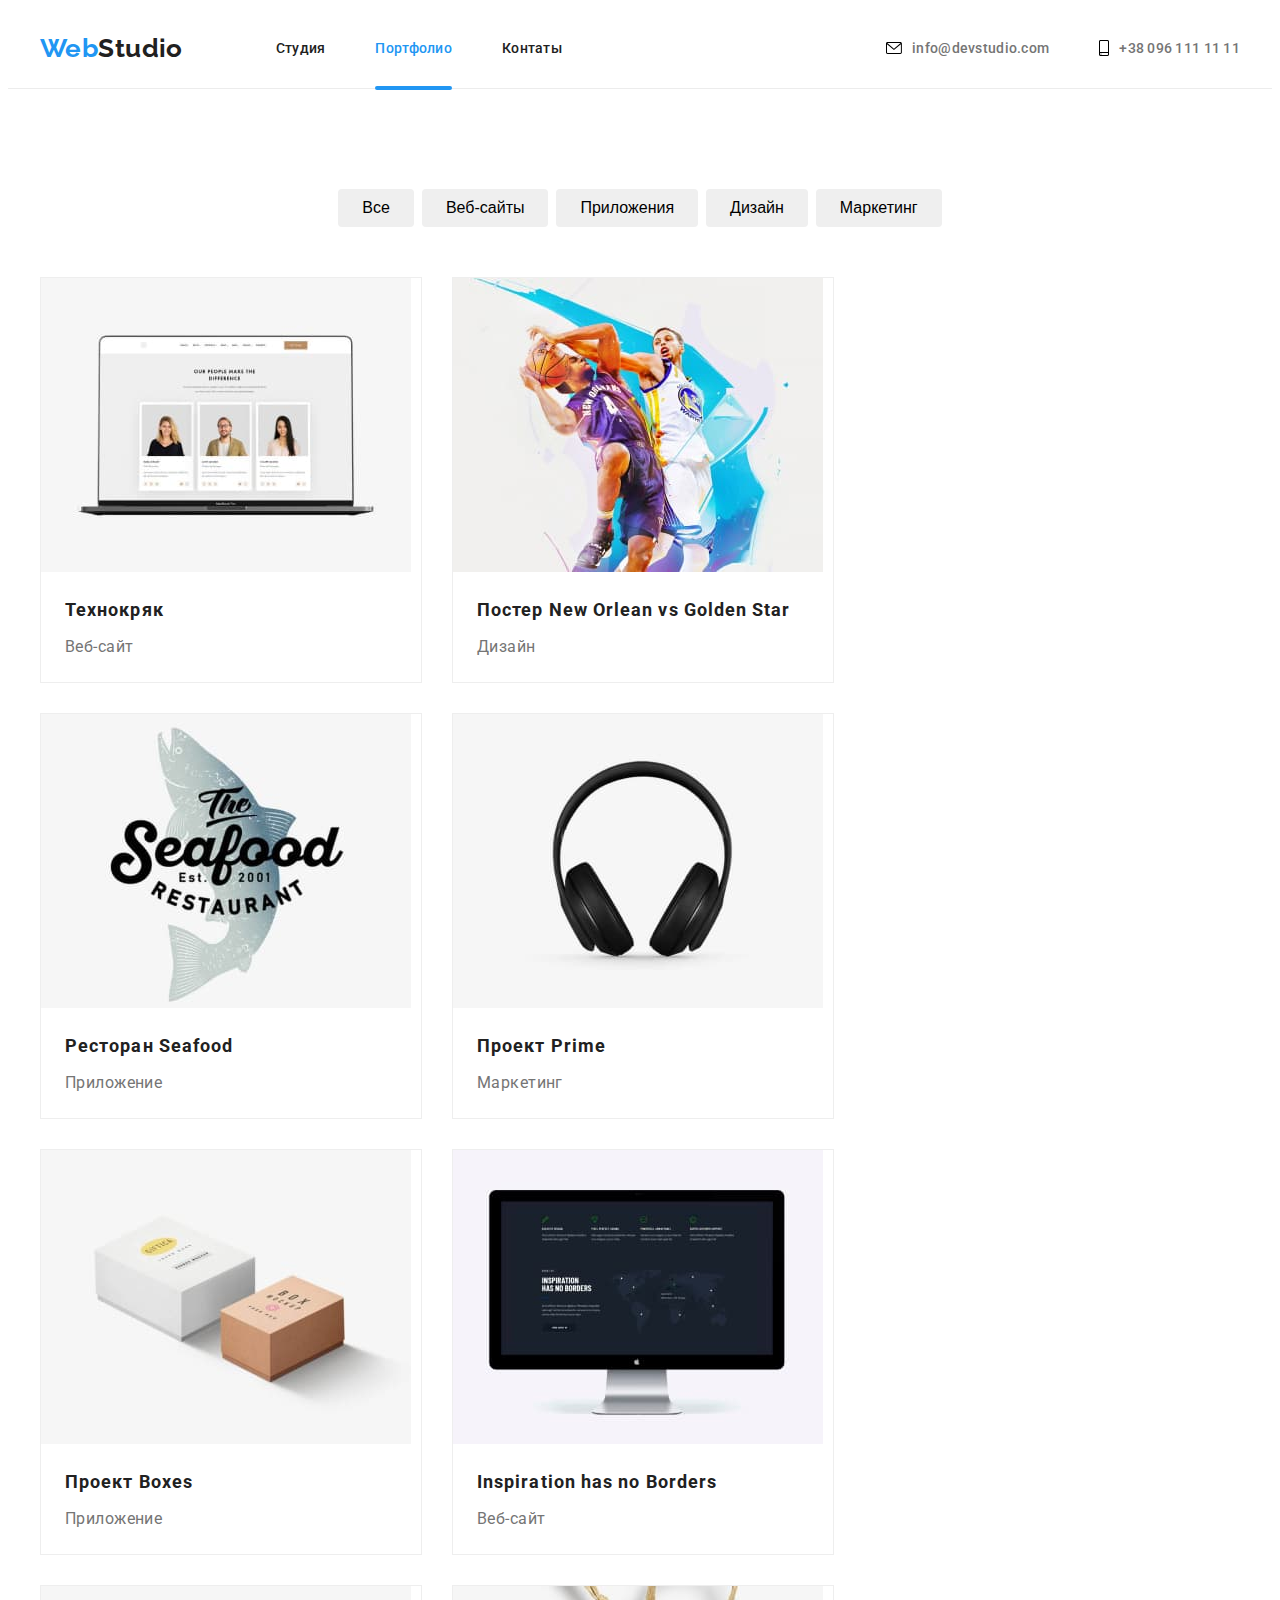
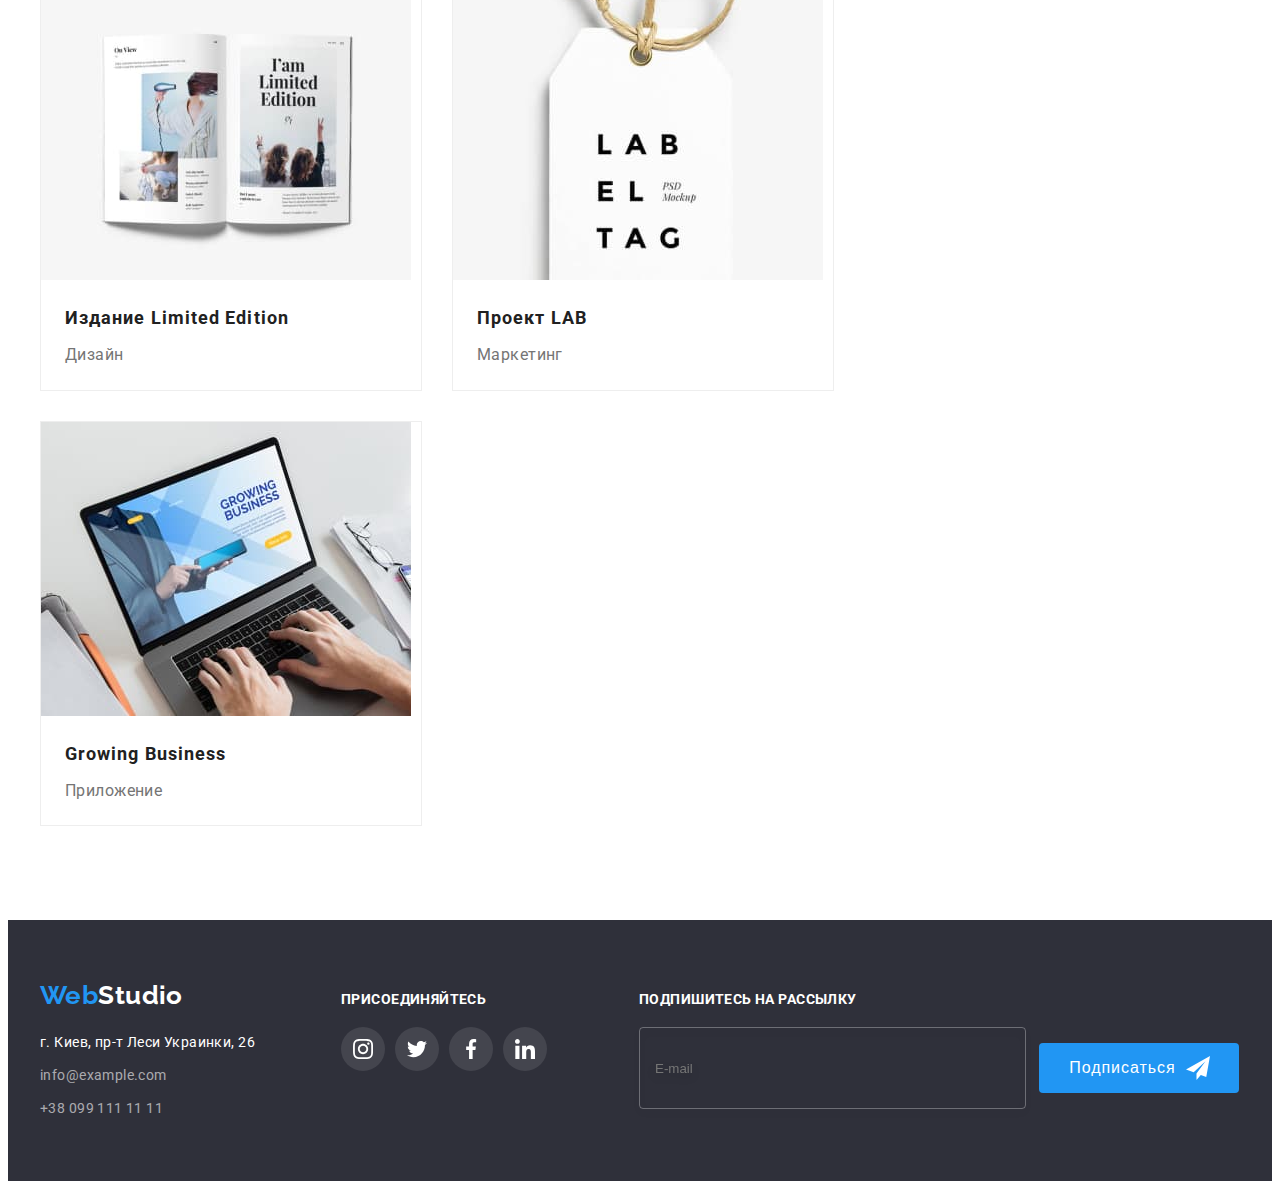
==== portfolio.html @ 38e6cec0 "Add files via upload" ====
<!DOCTYPE html>
<html lang="ru">

<head>
    <meta charset="UTF-8">
    <meta name="viewport" content="width=device-width, initial-scale=1.0">
    <title>Портфолио</title>
    <link rel="stylesheet" href="https://cdnjs.cloudflare.com/ajax/libs/modern-normalize/1.0.0/modern-normalize.min.css"
        integrity="sha512-ISS7cAi1PEhQ8jnbJpJZMd29NlhNj4AWYyLOSp2CE/CsHxTCu+r+t0D2yoJudVrd0/8fTVPUVDzY5Tvli75u/g=="
        crossorigin="anonymous" />
    <link rel="preconnect" href="https://fonts.gstatic.com">
    <link href="https://fonts.googleapis.com/css2?family=Raleway:wght@700&family=Roboto:wght@400;500;700;900&display=swap"
        rel="stylesheet">
    <link rel="stylesheet" href="./css/styles.css">
</head>

<body>  
    <header class="header">
        <div class="container">
            <nav class="nav">
                <a href="./" lang="en" class="logo black link"><span class="logo-web">Web</span>Studio</a>
    
                <ul class="nav-list list">
                    <li class="nav-list-item">
                        <a class="nav-list-link link" href="./">Студия</a>
                    </li>
                    <li class="nav-list-item">
                        <a class="nav-list-link current-link link" href="./portfolio.html">Портфолио</a>
                    </li>
                    <li class="nav-list-item">
                        <a class="nav-list-link link" href="#">Контаты</a>
                    </li>
                </ul>
            </nav>
    
            <ul class="header-contact-list list">
                <li class="header-contact-list-item">
                    <a class="link mail" href="mailto:info@devstudio.com">
                        <svg class="icon icon-mail">
                            <use href="./images/sprite.svg#envelope"></use>
                        </svg>
                        info@devstudio.com
                    </a>
                </li>
    
                <li class="header-contact-list-item">
                    <a class="link tel" href="tel:+380961111111">
                        <svg class="icon icon-tel">
                            <use href="./images/sprite.svg#smartphone"></use>
                        </svg>
                        +38 096 111 11 11
                    </a>
                </li>
            </ul>
    
        </div>
    </header>
    <main>
        <!-- Portfolio -->
       <section class="portfolio">
            <div class="container">
                <h1 class="visually-hidden">Портфолио</h1>
                <ul class="filter-btn-list list">
                    <li class="filter-btn-item"><button type="button" class="filter-btn">Все</button></li>
                    <li class="filter-btn-item"><button type="button" class="filter-btn">Веб-сайты</button></li>
                    <li class="filter-btn-item"><button type="button" class="filter-btn">Приложения</button></li>
                    <li class="filter-btn-item"><button type="button" class="filter-btn">Дизайн</button></li>
                    <li class="filter-btn-item"><button type="button" class="filter-btn">Маркетинг</button></li>
                </ul>
            </div>
            
            <div class="container">
                <ul class="examples-list list">

                    <li class="examples-list-item">
                        <a class="examples-list-link link" href="#">
                            <div class="thumb">
                                <img src="./images/portfolio_img/technokryak.jpg" alt="Ноутбук" width="370" height="294">
                                <p class="overlay">Lorem ipsum dolor sit amet, consectetur adipisicing elit. Aperiam saepe voluptatum dolorem repellendus eligendi alias perspiciatis necessitatibus! Ipsa!</p>
                            </div>
                            <div class="examples-list-content">
                                <h3 class="examples-list-title" >Технокряк</h3>
                                <p class="examples-list-text">Веб-сайт</p>
                            </div>
                        </a>
                    </li>

                    <li class="examples-list-item">
                        <a class="examples-list-link link" href="#">
                            <div class="thumb">
                                <img src="./images/portfolio_img/new_orlean.jpg" alt="Постер" width="370" height="294">
                                <p class="overlay">Lorem ipsum dolor sit amet, consectetur adipisicing elit. Aperiam saepe voluptatum dolorem repellendus eligendi alias perspiciatis necessitatibus! Ipsa!</p>
                            </div>
                            <div class="examples-list-content">
                                <h3 class="examples-list-title" >Постер New Orlean vs Golden Star</h3>
                                <p class="examples-list-text">Дизайн</p>
                            </div>
                        </a>
                    </li>

                    <li class="examples-list-item">
                        <a class="examples-list-link link" href="#">
                            <div class="thumb">
                                <img src="./images/portfolio_img/seafood.jpg" alt="Логотип компании" width="370" height="294">
                                <p class="overlay">Lorem ipsum dolor sit amet, consectetur adipisicing elit. Aperiam saepe voluptatum dolorem repellendus eligendi alias perspiciatis necessitatibus! Ipsa!</p>
                            </div>
                            <div class="examples-list-content">
                                <h3 class="examples-list-title" >Ресторан Seafood</h3>
                                <p class="examples-list-text">Приложение</p>
                            </div>
                        </a>
                    </li>

                    <li class="examples-list-item">
                        <a class="examples-list-link link" href="#">
                            <div class="thumb">
                                <img src="./images/portfolio_img/prime.jpg" alt="Наушники" width="370" height="294">
                                <p class="overlay">Lorem ipsum dolor sit amet, consectetur adipisicing elit. Aperiam saepe voluptatum dolorem repellendus eligendi alias perspiciatis necessitatibus! Ipsa!</p>
                            </div>
                            <div class="examples-list-content">
                                <h3 class="examples-list-title" >Проект Prime</h3>
                                <p class="examples-list-text">Маркетинг</p>
                            </div>
                        </a>
                    </li>

                    <li class="examples-list-item">
                        <a class="examples-list-link link" href="#">
                            <div class="thumb">
                                <img src="./images/portfolio_img/boxes.jpg" alt="Боксы" width="370" height="294">
                                <p class="overlay">Lorem ipsum dolor sit amet, consectetur adipisicing elit. Aperiam saepe voluptatum dolorem repellendus eligendi alias perspiciatis necessitatibus! Ipsa!</p>
                            </div>
                            <div class="examples-list-content">
                                <h3 class="examples-list-title" >Проект Boxes</h3>
                                <p class="examples-list-text">Приложение</p>
                            </div>
                        </a>
                    </li>

                    <li class="examples-list-item">
                        <a class="examples-list-link link" href="#">
                            <div class="thumb">
                                <img src="./images/portfolio_img/inspiration.jpg" alt="Монитор" width="370" height="294">
                                <p class="overlay">Lorem ipsum dolor sit amet, consectetur adipisicing elit. Aperiam saepe voluptatum dolorem repellendus eligendi alias perspiciatis necessitatibus! Ipsa!</p>
                            </div>
                            <div class="examples-list-content">
                                <h3 class="examples-list-title" >Inspiration has no Borders</h3>
                                <p class="examples-list-text">Веб-сайт</p>
                            </div>
                        </a>
                    </li>

                    <li class="examples-list-item">
                        <a class="examples-list-link link" href="#">
                            <div class="thumb">
                                <img src="./images/portfolio_img/limited_edition.jpg" alt="Книга" width="370" height="294">
                                <p class="overlay">Lorem ipsum dolor sit amet, consectetur adipisicing elit. Aperiam saepe voluptatum dolorem repellendus eligendi alias perspiciatis necessitatibus! Ipsa!</p>
                            </div>
                            <div class="examples-list-content">
                                <h3 class="examples-list-title" >Издание Limited Edition</h3>
                                <p class="examples-list-text">Дизайн</p>
                            </div>
                        </a>
                    </li>

                    <li class="examples-list-item">
                        <a class="examples-list-link link" href="#">
                            <div class="thumb">
                                <img src="./images/portfolio_img/lab.jpg" alt="Лейбл" width="370" height="294">
                                <p class="overlay">Lorem ipsum dolor sit amet, consectetur adipisicing elit. Aperiam saepe voluptatum dolorem repellendus eligendi alias perspiciatis necessitatibus! Ipsa!</p>
                            </div>
                            <div class="examples-list-content">
                                <h3 class="examples-list-title" >Проект LAB</h3>
                                <p class="examples-list-text">Маркетинг</p>
                            </div>
                        </a>
                    </li>

                    <li class="examples-list-item">
                        <a class="examples-list-link link" href="#">
                            <div class="thumb">
                                <img src="./images/portfolio_img/growing_business.jpg" alt="Приложение на ноутбуке" width="370" height="294">
                                <p class="overlay">Lorem ipsum dolor sit amet, consectetur adipisicing elit. Aperiam saepe voluptatum dolorem repellendus eligendi alias perspiciatis necessitatibus! Ipsa!</p>
                            </div>
                            <div class="examples-list-content">
                                <h3 class="examples-list-title" >Growing Business</h3>
                                <p class="examples-list-text">Приложение</p>
                            </div>
                        </a>
                    </li>

                </ul>
           </div>
       </section>   
    </main>

    <footer class="footer">
        <div class="container">
            <div class="footer-wrapper">
                <a href="./" lang="en" class="logo white link"><span class="logo-web">Web</span>Studio</a>
    
                <div class="footer-address-container">
                    <address class="address">
                        <p class="address-text">г. Киев, пр-т Леси Украинки, 26</p>
                        <ul class="address-list list">
                            <li class="address-list-item">
                                <a class="address-list-link link" href="mailto:info@example.com">info@example.com</a>
                            </li>
                            <li class="address-list-item">
                                <a class="address-list-link link" href="tel:+380991111111">+38 099 111 11 11</a>
                            </li>
                        </ul>
                    </address>
                </div>
            </div>
    
            <div class="footer-social-container">
                <p class="footer-text">Присоединяйтесь</p>
    
                <ul class="social-list list">
                    <li class="social-list-item">
                        <a class="social-list-link footer-social-link link" href="#">
                            <svg class="social-list-icon footer-icon">
                                <use href="./images/sprite.svg#instagram"></use>
                            </svg>
                        </a>
                    </li>
    
                    <li class="social-list-item">
                        <a class="social-list-link footer-social-link link" href="#">
                            <svg class="social-list-icon footer-icon">
                                <use href="./images/sprite.svg#twitter"></use>
                            </svg>
                        </a>
                    </li>
    
                    <li class="social-list-item">
                        <a class="social-list-link footer-social-link link" href="#">
                            <svg class="social-list-icon footer-icon">
                                <use href="./images/sprite.svg#facebook"></use>
                            </svg>
                        </a>
                    </li>
    
                    <li class="social-list-item">
                        <a class="social-list-link footer-social-link link" href="#">
                            <svg class="social-list-icon footer-icon">
                                <use href="./images/sprite.svg#linkedin"></use>
                            </svg>
                        </a>
                    </li>
                </ul>
            </div>
            <div class="footer-form-wrapper">
                <form action="#" class="footer-form">
                    <label class="footer-form-label">
                        <span class="footer-text">Подпишитесь на рассылку</span>
                        <input type="email" name="user-subscribe-mail" placeholder="E-mail" class="footer-form-box">
                    </label>
                    <button type="submit" class="footer-form-btn">
                        Подписаться
                        <svg class="footer-form-btn-icon">
                            <use href="./images/sprite.svg#send"></use>
                        </svg>
    
                    </button>
                </form>
            </div>
    
        </div>
    </footer>
</body>
</html>
---- css/styles.css ----
:root {
  --primary-white-color: #ffffff;
  --secondary-bg-color: #2f303a;
  --accent-color: #2196f3;
  --primary-text-color: #212121;
  --secondary-text-color: #757575;
  --footer-text-color: rgba(255, 255, 255, 0.6);
  --grey-bg-color: #f5f4fa;
  --btn-hover-bg-color: #188ce8;
  --card-set-gap: 30px;
  --icon-color: #afb1b8;
  --transition-duration: 250ms;
  --transition-timing-function: cubic-bezier(0.4, 0, 0.2, 1);
}

body {
  background-color: var(--primary-white-color);
  color: var(--primary-text-color);

  font-family: "Roboto", sans-serif;
  font-weight: 400;
  font-size: 14px;
  letter-spacing: 0.03em;
}

h1,
h2,
h3,
h4,
h5,
h6 {
  font-size: inherit;
  margin: 0;
}

p {
  margin: 0;
}

ul,
ol {
  margin: 0;
  padding: 0;
}

img {
  display: block;
  max-width: 100%;
  height: auto;
}

a {
  display: block;
  height: 100%;
  width: 100%;
}

.link {
  text-decoration: none;
}

.list {
  list-style-type: none;
}

.container {
  width: 1200px;
  margin-left: auto;
  margin-right: auto;
  padding-left: 15px;
  padding-right: 15px;
}

/* ------------HEADER-------------- */

.header {
  border-bottom: 1px solid #ececec;
}

.header > .container {
  display: flex;
  align-items: center;
}

/* -----------LOGO------------- */
.logo {
  font-family: "Raleway";
  font-weight: 700;
  font-size: 26px;
  line-height: 1.19;
}

.logo.black {
  padding-top: 24px;
  padding-bottom: 24px;
  margin-right: 93px;

  color: var(--primary-text-color);
}

.logo-web {
  color: var(--accent-color);
}

/* -------NAV-LIST--------- */

.nav {
  display: flex;
  align-items: center;
}

.nav-list {
  display: flex;
  align-items: center;
}

.nav-list-item:not(:last-child) {
  margin-right: 50px;
}

.nav-list-link {
  padding-top: 32px;
  padding-bottom: 32px;

  color: var(--primary-text-color);
  font-weight: 500;
  line-height: 1.066;
  letter-spacing: 0.02em;

  transition: color var(--transition-duration) var(--transition-timing-function);
}

.nav-list-link:hover,
.nav-list-link:focus {
  color: var(--accent-color);
}

.current-link {
  position: relative;

  color: var(--accent-color);
}

.current-link::after {
  position: absolute;
  bottom: -3px;
  right: 0;

  display: block;
  content: "";
  width: 100%;
  height: 4px;
  background-color: var(--accent-color);
  border-radius: 2px;
}

/* ----------HEADER-CONTACT----------- */
.header-contact-list {
  display: flex;
  align-items: center;
  margin-left: auto;

  font-weight: 500;
  line-height: 1.142;
  letter-spacing: 0.02em;
}

.header-contact-list-item .link {
  display: flex;
  align-items: center;
  padding-top: 32px;
  padding-bottom: 32px;

  color: var(--secondary-text-color);

  transition: color var(--transition-duration) var(--transition-timing-function);
}

.header-contact-list-item > .link:hover,
.header-contact-list-item > .link:focus {
  color: var(--accent-color);
}

.header-contact-list-item > .link:hover .icon,
.header-contact-list-item > .link:focus .icon {
  fill: var(--accent-color);
}

.header-contact-list-item:not(:last-child) {
  margin-right: 50px;
}

.icon-mail {
  margin-right: 10px;
  width: 16px;
  height: 12px;

  transition: fill var(--transition-duration) var(--transition-timing-function);
}

.icon-tel {
  margin-right: 10px;
  width: 10px;
  height: 16px;

  transition: fill var(--transition-duration) var(--transition-timing-function);
}

/* -----------HERO-------------- */

.hero {
  max-width: 1600px;
  margin-left: auto;
  margin-right: auto;
  background-color: #c4c4c4;
  background-image: linear-gradient(
      to right,
      rgba(51, 58, 47, 0.4),
      rgba(51, 58, 47, 0.4)
    ),
    url(../images/hero_img/bg-img.jpg);
  background-repeat: no-repeat;
  background-position: center;
  background-size: cover;
  padding-top: 200px;
  padding-bottom: 200px;
}

.hero-title-container {
  display: flex;
  justify-content: center;
  max-width: 696px;
  flex-direction: column;
  align-items: center;
  margin-left: auto;
  margin-right: auto;
}

.hero-title {
  margin-bottom: 30px;

  color: var(--primary-white-color);
  font-weight: 900;
  font-size: 44px;
  line-height: 1.36;
  text-align: center;
  letter-spacing: 0.06em;
  text-transform: uppercase;
}

.hero-modal-btn {
  display: flex;
  align-items: center;
  text-align: center;
  border: transparent;
  border-radius: 4px;
  box-shadow: 0px 4px 4px rgba(0, 0, 0, 0.15);
  padding: 10px 30px;

  color: var(--primary-white-color);
  background-color: var(--accent-color);
  font-weight: 700;
  font-size: 16px;
  line-height: 1.875;
  letter-spacing: 0.06em;

  transition: background-color var(--transition-duration)
    var(--transition-timing-function);
}

.hero-modal-btn:hover,
.hero-modal-btn:focus {
  background-color: var(--btn-hover-bg-color);
  cursor: pointer;
}

/* --------------FEATURES----------- */

.visually-hidden {
  position: absolute;
  clip: rect(0 0 0 0);
  width: 1px;
  height: 1px;
  margin: -1px;
}

.features {
  padding-top: 94px;
  padding-bottom: 94px;
}

.features-list {
  display: flex;
  flex-wrap: wrap;
  margin-right: calc(-1 * var(--card-set-gap));
  margin-bottom: calc(-1 * var(--card-set-gap));
}

.features-list-item {
  display: flex;
  align-content: center;
  flex-direction: column;
  justify-content: start;
  margin-right: var(--card-set-gap);
  margin-bottom: var(--card-set-gap);
  flex-basis: calc(100% / 4 - var(--card-set-gap));
}

.icon-features-container {
  height: 120px;
  display: flex;
  align-items: center;
  justify-content: center;
  margin-bottom: 30px;
  background-color: var(--grey-bg-color);
  border-radius: 4px;
}

.icon-features {
  width: 70px;
  height: 70px;
}

.features-list-title {
  margin-bottom: 10px;

  font-weight: 700;
  line-height: 1.142;
  text-transform: uppercase;
}

.features-list-text {
  max-width: 270px;

  color: var(--secondary-text-color);
  line-height: 1.71;
}

/* -------------ABOUT-US------------- */

.about {
  padding-bottom: 94px;
}

.title {
  margin-bottom: 50px;

  font-weight: 700;
  font-size: 36px;
  line-height: 1.166;
  text-align: center;
}

.about-list {
  display: flex;
  flex-wrap: wrap;
  margin-right: calc(-1 * var(--card-set-gap));
  margin-bottom: calc(-1 * var(--card-set-gap));
}

.about-list-item {
  position: relative;

  margin-right: var(--card-set-gap);
  margin-bottom: var(--card-set-gap);
  flex-basis: calc(100% / 3 - var(--card-set-gap));
}

.about-list-description {
  position: absolute;
  bottom: 0;
  width: 100%;
  height: 70px;

  display: block;
  padding-top: 27px;

  color: var(--primary-white-color);
  background-color: rgba(47, 48, 58, 0.8);

  font-weight: bold;
  font-size: 14px;
  line-height: 1.142;
  text-align: center;
  text-transform: uppercase;
}

/* -------------------OUR-TEAM------------ */

.team {
  padding-top: 94px;
  padding-bottom: 94px;

  background-color: var(--grey-bg-color);
}

.team-list {
  display: flex;
  flex-wrap: wrap;
  margin-right: calc(-1 * var(--card-set-gap));
  margin-bottom: calc(-1 * var(--card-set-gap));
}

.team-list-item {
  margin-right: var(--card-set-gap);
  margin-bottom: var(--card-set-gap);
  flex-basis: calc(100% / 4 - var(--card-set-gap));
  box-shadow: 0px 1px 3px rgba(0, 0, 0, 0.12), 0px 1px 1px rgba(0, 0, 0, 0.14),
    0px 2px 1px rgba(0, 0, 0, 0.2);
  border-radius: 0px 0px 4px 4px;

  background-color: var(--primary-white-color);
}

.team-list-content {
  padding-top: 30px;
  padding-right: 32px;
  padding-left: 32px;
  padding-bottom: 33px;
}

.team-list-title {
  margin-bottom: 10px;

  font-weight: 500;
  font-size: 16px;
  line-height: 1.187;
  text-align: center;
}

.team-list-position {
  color: var(--secondary-text-color);
  font-size: 16px;
  line-height: 1.187;
  text-align: center;
  margin-bottom: 16px;
}

.social-list {
  display: flex;
  align-items: center;
  justify-content: center;
}

.social-list-item {
  width: 44px;
  height: 44px;
}

.social-list-item:not(:last-child) {
  margin-right: 10px;
}

.social-list-link {
  display: flex;
  align-items: center;
  justify-content: center;
  border-radius: 50%;

  transition: background-color var(--transition-duration)
    var(--transition-timing-function);
}

.social-list-link:hover,
.social-list-link:focus {
  background-color: var(--accent-color);
}

.social-list-icon {
  fill: var(--icon-color);
  width: 20px;
  height: 20px;

  transition: fill var(--transition-duration) var(--transition-timing-function);
}

.social-list-link:hover .social-list-icon,
.social-list-link:focus .social-list-icon {
  fill: var(--primary-white-color);
}

/* --------------CLIENTS--------------- */

.clients {
  padding-top: 94px;
  padding-bottom: 145px;
}

.clients-list {
  display: flex;
  flex-wrap: wrap;
  margin-right: calc(-1 * var(--card-set-gap));
  margin-bottom: calc(-1 * var(--card-set-gap));
}

.clients-list-item {
  margin-right: var(--card-set-gap);
  margin-bottom: var(--card-set-gap);
  flex-basis: calc(100% / 6 - var(--card-set-gap));

  width: 170px;
  height: 90px;
}

.clients-list-link {
  display: flex;
  justify-content: center;
  align-items: center;
  border: 1px solid var(--icon-color);
  border-radius: 4px;

  transition: border var(--transition-duration)
    var(--transition-timing-function);
}

.clients-list-link:hover,
.clients-list-link:focus {
  border: 1px solid var(--accent-color);
}

.clients-logo {
  fill: var(--icon-color);

  transition: fill var(--transition-duration) var(--transition-timing-function);
}

.clients-list-link:hover .clients-logo,
.clients-list-link:focus .clients-logo {
  fill: var(--accent-color);
}

/* ---------------------FOOTER---------------------- */

.footer {
  padding-top: 60px;
  padding-bottom: 60px;
  display: flex;
  align-items: center;

  background-color: var(--secondary-bg-color);
}

.footer > .container {
  display: flex;
  align-items: baseline;
}

.footer-wrapper {
  margin-right: 70px;
}

.logo.white {
  display: inline-block;
  margin-bottom: 20px;

  color: var(--primary-white-color);
}

.footer-address-container {
  width: 231px;
}

.address-text {
  margin-bottom: 9px;

  color: var(--primary-white-color);
  font-style: normal;
  line-height: 1.71;
}

.address-list-link {
  display: flex;
  flex-direction: column;

  color: var(--footer-text-color);
  font-style: normal;
  line-height: 1.71;

  transition: color var(--transition-duration) var(--transition-timing-function);
}

.address-list-link:hover,
.address-list-link:focus {
  color: var(--accent-color);
}

.address-list-item:not(:last-child) {
  margin-bottom: 9px;
}

.footer-social-container {
  width: 206px;
  margin-right: 92px;
}

.footer-text {
  display: block;
  margin-bottom: 20px;

  color: var(--primary-white-color);
  font-weight: 700;
  text-transform: uppercase;
}

.footer-social-link {
  background-color: rgba(255, 255, 255, 0.1);
  border-radius: 50%;

  transition: background-color var(--transition-duration)
    var(--transition-timing-function);
}

.footer-icon {
  fill: var(--primary-white-color);
}

.footer-social-link:hover,
.footer-social-link:focus {
  background-color: var(--accent-color);
}

.footer-form-box {
  background-color: transparent;
  width: 355px;
  height: 50px;
  padding: 15px;
  margin-right: 10px;

  border: 1px solid rgba(255, 255, 255, 0.3);
  filter: drop-shadow(0px 4px 4px rgba(0, 0, 0, 0.15));
  border-radius: 4px;

  color: var(--primary-white-color);
}

.footer-form-btn {
  display: inline-flex;
  align-items: center;
  justify-content: center;
  min-width: 200px;
  padding: 10px;

  border: transparent;
  border-radius: 4px;
  background-color: var(--accent-color);
  cursor: pointer;

  color: var(--primary-white-color);
  font-size: 16px;
  line-height: 1.87;
  letter-spacing: 0.06em;
}

.footer-form-btn-icon {
  fill: #ffffff;
  width: 24px;
  height: 24px;
  margin-left: 10px;
}

/* ---------------------PORTFOLIO-------------------- */

.portfolio {
  padding-top: 100px;
  padding-bottom: 94px;
}

/* --------------------FILTER-BTN------------------- */

.filter-btn-list {
  display: flex;
  justify-content: center;
  margin-bottom: 50px;
}

.filter-btn-item:not(:last-child) {
  margin-right: 8px;
}

.filter-btn {
  padding-top: 6px;
  padding-bottom: 6px;
  padding-right: 24px;
  padding-left: 24px;
  text-align: center;
  justify-content: center;
  border-radius: 4px;
  border: transparent;

  font-weight: 500;
  font-size: 16px;
  line-height: 1.62;

  transition: background-color var(--transition-duration)
      var(--transition-timing-function),
    color var(--transition-duration) var(--transition-timing-function),
    box-shadow var(--transition-duration) var(--transition-timing-function);
}

.filter-btn:hover,
.filter-btn:focus {
  color: var(--primary-white-color);
  background-color: var(--accent-color);
  cursor: pointer;
  box-shadow: 0px 3px 1px rgba(0, 0, 0, 0.1), 0px 1px 2px rgba(0, 0, 0, 0.08),
    0px 2px 2px rgba(0, 0, 0, 0.12);
}

/* -------------------CARD-SET-------------------- */

.examples-list {
  display: flex;
  flex-wrap: wrap;

  margin-right: calc(-1 * var(--card-set-gap));
  margin-bottom: calc(-1 * var(--card-set-gap));
}

.examples-list-item {
  margin-right: var(--card-set-gap);
  margin-bottom: var(--card-set-gap);
  flex-basis: calc(100% / 3 - var(--card-set-gap));

  background: var(--primary-white-color);
  border: 1px solid #eeeeee;
}

.examples-list-link {
  transition: box-shadow var(--transition-duration)
    var(--transition-timing-function);
}

.examples-list-link:hover,
.examples-list-link:focus {
  box-shadow: 0px 1px 1px rgba(0, 0, 0, 0.12), 0px 4px 4px rgba(0, 0, 0, 0.06),
    1px 4px 6px rgba(0, 0, 0, 0.16);
}

.thumb {
  position: relative;
  overflow: hidden;
}

.overlay {
  position: absolute;
  top: 0;
  left: 0;
  width: 100%;
  height: 100%;
  opacity: 0.9;

  padding: 63px 24px;
  background-color: var(--accent-color);

  color: var(--primary-white-color);

  font-size: 18px;
  line-height: 1.56;

  transform: translateY(101%);

  transition: transform var(--transition-duration)
    var(--transition-timing-function);
}

.examples-list-link:hover .overlay,
.examples-list-link:focus .overlay {
  transform: translateY(0);
}

.examples-list-title {
  margin-bottom: 4px;

  color: var(--primary-text-color);
  font-weight: 700;
  font-size: 18px;
  line-height: 2;
  letter-spacing: 0.06em;
}

.examples-list-text {
  color: var(--secondary-text-color);
  font-size: 16px;
  line-height: 1.87;
}

.examples-list-content {
  padding-top: 20px;
  padding-right: 24px;
  padding-bottom: 20px;
  padding-left: 24px;
}

/* ---------------------MODAL-WINDOW------------------- */

.backdrop.is-hidden {
  visibility: hidden;
  opacity: 0;
  pointer-events: none;
}

.backdrop {
  position: fixed;
  top: 0;
  left: 0;
  width: 100%;
  height: 100%;
  opacity: 1;
  background-color: rgba(0, 0, 0, 0.2);

  transition: all var(--transition-duration) var(--transition-timing-function);
}

.backdrop.is-hidden .modal {
  transform: translate(-50%, -50%) scale(1.2);
  opacity: 0;
}

.modal {
  position: absolute;
  top: 50%;
  left: 50%;
  transform: translate(-50%, -50%) scale(1);
  opacity: 1;

  width: 528px;
  height: 580px;
  padding: 40px;
  background-color: #ffffff;
  transition: all var(--transition-duration) var(--transition-timing-function);
}

.modal-close-btn {
  position: absolute;
  top: 8px;
  right: 8px;

  display: flex;
  align-items: center;
  width: 30px;
  height: 30px;
  border: 1px solid rgba(0, 0, 0, 0.1);
  border-radius: 50%;
  background-color: transparent;
  cursor: pointer;
}

.modal-close-icon {
  width: 18px;
  height: 18px;
  fill: #000000;

  transition: fill var(--transition-duration) var(--transition-timing-function);
}

.modal-close-btn:hover .modal-close-icon,
.modal-close-btn:focus .modal-close-icon {
  fill: var(--accent-color);
}

.modal-text {
  display: block;
  margin-bottom: 12px;

  font-size: 20px;
  line-height: 1.15;
  text-align: center;
}

/* ---------------USER-FORM----------------------- */
.form-label {
  display: block;
  margin-bottom: 10px;
}

.form-label-text {
  display: block;
  margin-bottom: 4px;

  color: var(--secondary-text-color);
  font-size: 12px;
  line-height: 1.16;
  letter-spacing: 0.01em;
}

.form-input-wrapper {
  position: relative;

  display: block;
}

.form-box {
  width: 100%;
  height: 40px;
  padding-top: 12px;
  padding-right: 12px;
  padding-bottom: 12px;
  padding-left: 42px;
  cursor: pointer;
  border: 1px solid rgba(33, 33, 33, 0.2);
  border-radius: 4px;
}

.form-box:focus {
  outline: none;
  border-color: var(--accent-color);
}

.form-box-icon {
  position: absolute;
  top: 50%;
  left: 12px;
  transform: translateY(-50%);

  width: 18px;
  height: 18px;
  fill: black;

  transition: fill var(--transition-duration) var(--transition-timing-function);
}

.form-box:focus + .form-box-icon {
  fill: var(--accent-color);
}

.form-label-message {
  display: block;
  margin-bottom: 20px;
}

.form-message {
  width: 100%;
  height: 120px;
  padding: 12px;

  border: 1px solid rgba(33, 33, 33, 0.2);
  border-radius: 4px;

  resize: none;
}

.form-message:focus {
  outline: none;
  border-color: var(--accent-color);
}

.checkbox-label {
  display: flex;
  flex-wrap: wrap;
  justify-content: center;

  margin-bottom: 30px;

  color: var(--secondary-text-color);
}

.checkbox-label::before {
  content: "";
  width: 16px;
  height: 15px;
  margin-right: 7px;
  background-image: url(../images/checkbox_icon/vector.svg);
  background-size: contain;
  background-position: center;
  background-repeat: no-repeat;
}

.checkbox:checked + .checkbox-label::before {
  background-image: url(../images/checkbox_icon/icon_check.svg);
  background-color: var(--accent-color);
  border-radius: 2px;
}

.checkbox:focus + .checkbox-label::before {
  outline: 1px solid var(--accent-color);
}

.checkbox-link {
  width: max-content;
  margin-left: 3px;
  color: var(--accent-color);
}

.user-form-btn {
  display: block;
  margin-left: auto;
  margin-right: auto;
  min-width: 200px;
  padding: 10px;
  border: transparent;
  border-radius: 4px;
  background-color: var(--accent-color);

  color: var(--primary-white-color);
  font-size: 16px;
  line-height: 1.87;
  letter-spacing: 0.06em;

  transition: background-color var(--transition-duration)
    var(--transition-timing-function);
}

.user-form-btn:hover,
.user-form-btn:focus {
  background-color: var(--btn-hover-bg-color);
}
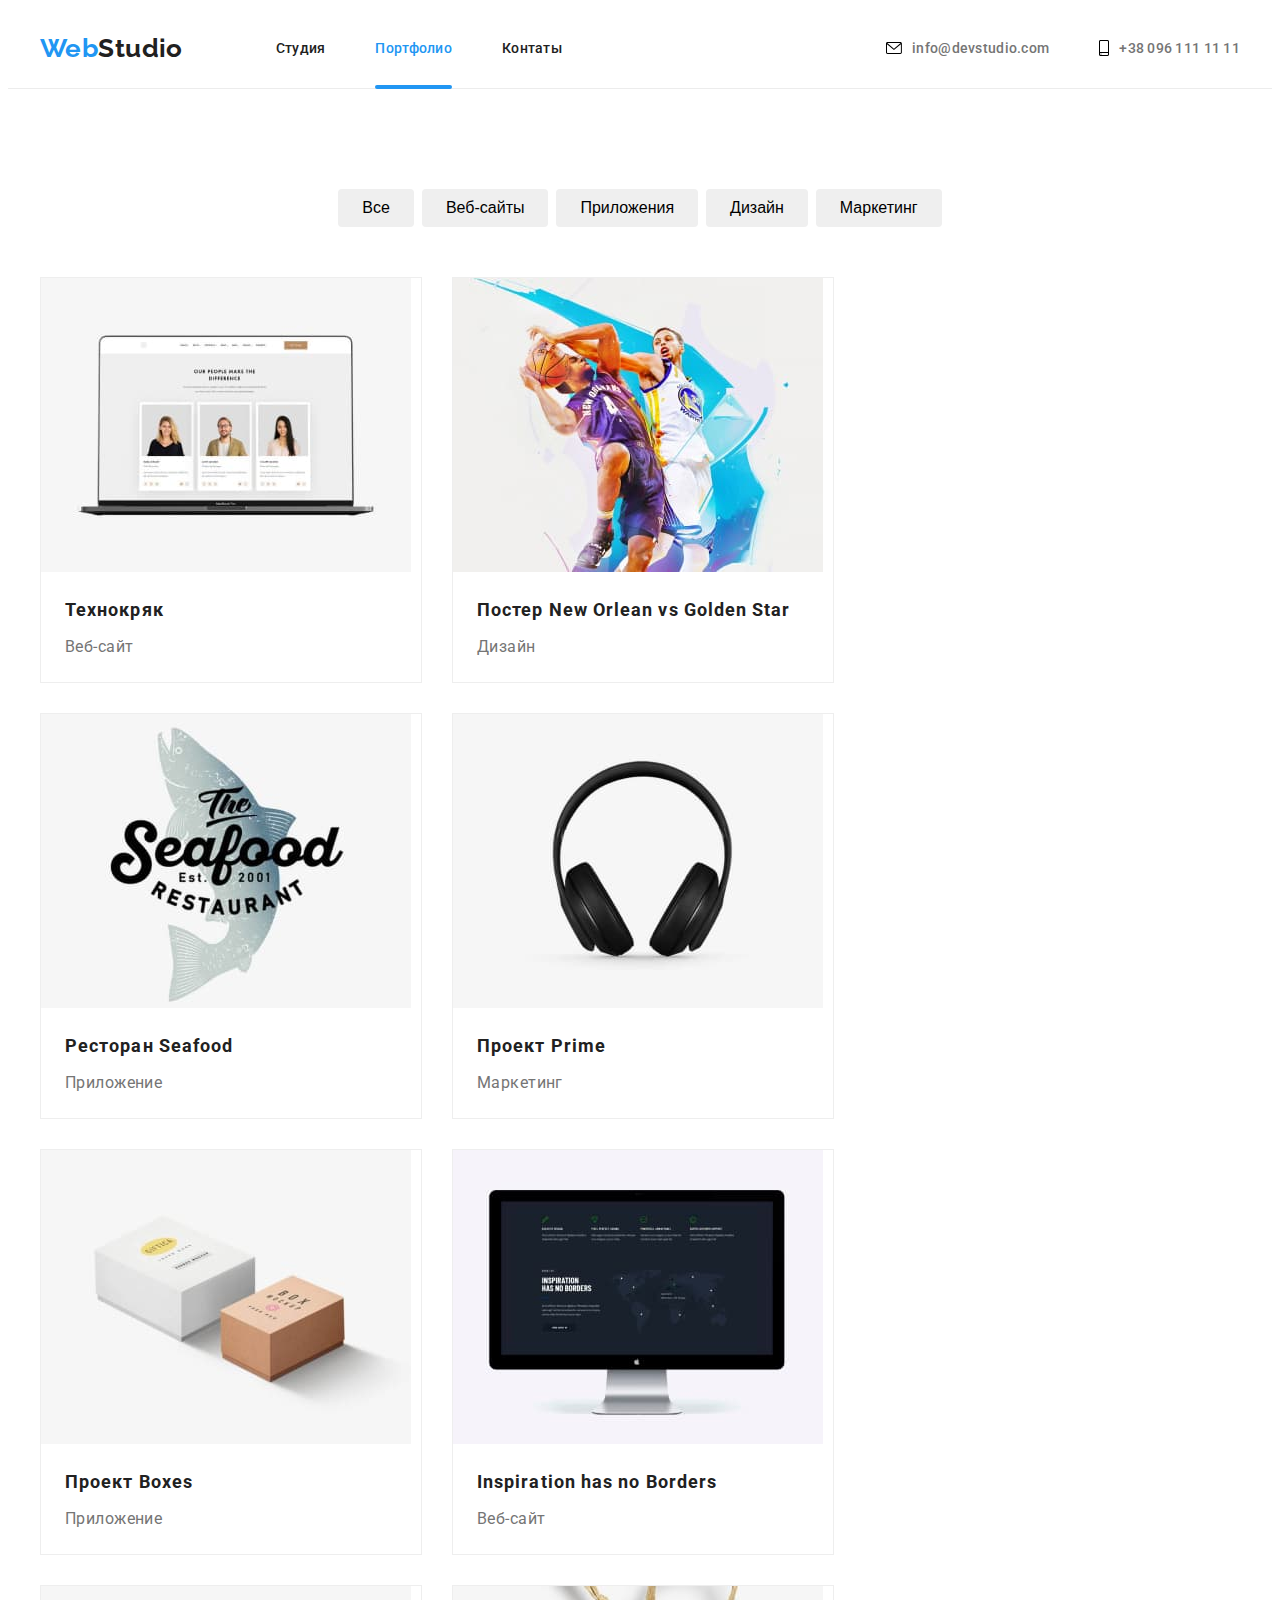
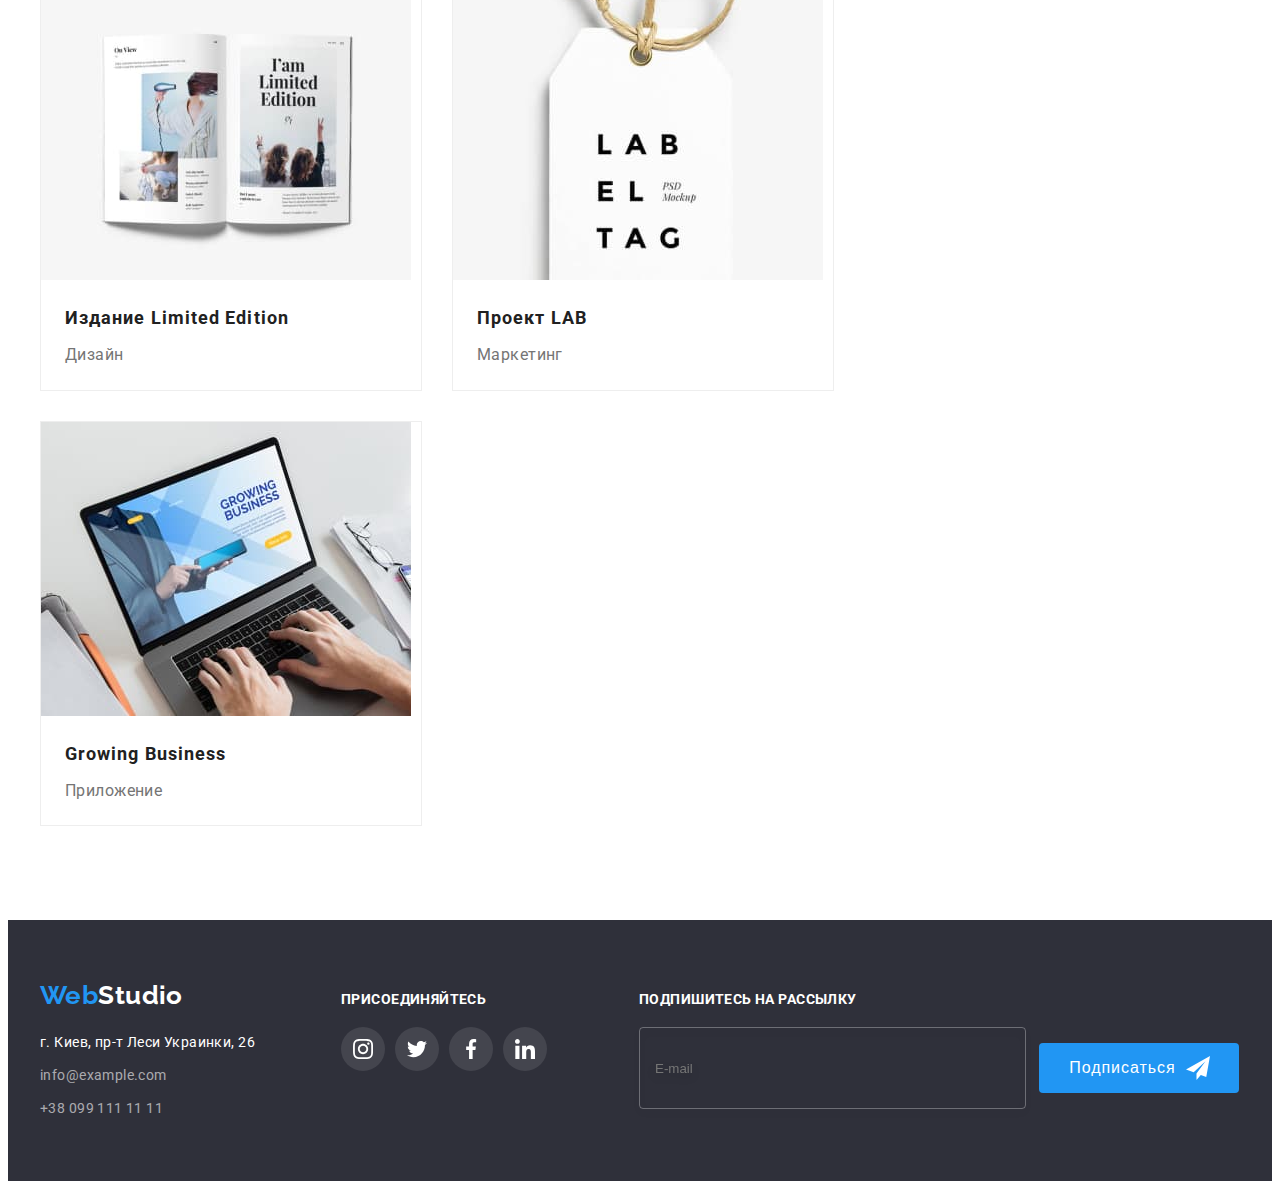
==== commit ca25a5a0: "sass &" ====
--- a/portfolio.html
+++ b/portfolio.html
@@ -11,7 +11,7 @@
     <link rel="preconnect" href="https://fonts.gstatic.com">
     <link href="https://fonts.googleapis.com/css2?family=Raleway:wght@700&family=Roboto:wght@400;500;700;900&display=swap"
         rel="stylesheet">
-    <link rel="stylesheet" href="./css/styles.css">
+    <link rel="stylesheet" href="./css/portfolio.min.css">
 </head>
 
 <body>  
--- a/css/portfolio.min.css
+++ b/css/portfolio.min.css
@@ -0,0 +1,2 @@
+:root{--primary-white-color: #ffffff;--secondary-bg-color: #2f303a;--accent-color: #2196f3;--primary-text-color: #212121;--secondary-text-color: #757575;--footer-text-color: rgba(255, 255, 255, 0.6);--grey-bg-color: #f5f4fa;--btn-hover-bg-color: #188ce8;--card-set-gap: 30px;--icon-color: #afb1b8;--transition-duration: 250ms;--transition-timing-function: cubic-bezier(0.4, 0, 0.2, 1)}.visually-hidden{position:absolute;clip:rect(0 0 0 0);width:1px;height:1px;margin:-1px}body{background-color:var(--primary-white-color);color:var(--primary-text-color);font-family:"Roboto", sans-serif;font-weight:400;font-size:14px;letter-spacing:0.03em}h1,h2,h3,h4,h5,h6{font-size:inherit;margin:0}p{margin:0}ul,ol{margin:0;padding:0}img{display:block;max-width:100%;height:auto}a{display:block;height:100%;width:100%}.link{text-decoration:none}.list{list-style-type:none}.container{width:1200px;margin-left:auto;margin-right:auto;padding-left:15px;padding-right:15px}.footer .container{display:flex;align-items:baseline}.header .container{display:flex;align-items:center}.logo{font-family:"Raleway";font-weight:700;font-size:26px;line-height:1.19}.logo.black{padding-top:24px;padding-bottom:24px;margin-right:93px;color:var(--primary-text-color)}.logo.white{display:inline-block;margin-bottom:20px;color:var(--primary-white-color)}.logo-web{color:var(--accent-color)}.title{margin-bottom:50px;font-weight:700;font-size:36px;line-height:1.166;text-align:center}.filter-btn-list{display:flex;justify-content:center;margin-bottom:50px}.filter-btn-item:not(:last-child){margin-right:8px}.filter-btn{padding-top:6px;padding-bottom:6px;padding-right:24px;padding-left:24px;text-align:center;justify-content:center;border-radius:4px;border:transparent;font-weight:500;font-size:16px;line-height:1.62;transition:background-color var(--transition-duration) var(--transition-timing-function),color var(--transition-duration) var(--transition-timing-function),box-shadow var(--transition-duration) var(--transition-timing-function)}.filter-btn:hover,.filter-btn:focus{color:var(--primary-white-color);background-color:var(--accent-color);cursor:pointer;box-shadow:0px 3px 1px rgba(0,0,0,0.1),0px 1px 2px rgba(0,0,0,0.08),0px 2px 2px rgba(0,0,0,0.12)}.social-list{display:flex;align-items:center;justify-content:center}.social-list-item{width:44px;height:44px}.social-list-item:not(:last-child){margin-right:10px}.social-list-link{display:flex;align-items:center;justify-content:center;border-radius:50%;transition:background-color var(--transition-duration) var(--transition-timing-function)}.social-list-link:hover,.social-list-link:focus{background-color:var(--accent-color)}.social-list-icon{fill:var(--icon-color);width:20px;height:20px;transition:fill var(--transition-duration) var(--transition-timing-function)}.social-list-link:hover .social-list-icon,.social-list-link:focus .social-list-icon{fill:var(--primary-white-color)}.header{border-bottom:1px solid #ececec}.nav{display:flex;align-items:center}.nav-list{display:flex;align-items:center}.nav-list-item:not(:last-child){margin-right:50px}.nav-list-link{padding-top:32px;padding-bottom:32px;color:var(--primary-text-color);font-weight:500;line-height:1.066;letter-spacing:0.02em;transition:color var(--transition-duration) var(--transition-timing-function)}.nav-list-link:hover,.nav-list-link:focus{color:var(--accent-color)}.current-link{position:relative;color:var(--accent-color)}.current-link::after{position:absolute;bottom:-2px;right:0;display:block;content:"";width:100%;height:4px;background-color:var(--accent-color);border-radius:2px}.header-contact-list{display:flex;align-items:center;margin-left:auto;font-weight:500;line-height:1.142;letter-spacing:0.02em}.header-contact-list-item:not(:last-child){margin-right:50px}.header-contact-list-item .link{display:flex;align-items:center;padding-top:32px;padding-bottom:32px;color:var(--secondary-text-color);transition:color var(--transition-duration) var(--transition-timing-function)}.header-contact-list-item .link:hover,.header-contact-list-item .link:focus{color:var(--accent-color)}.icon-mail{margin-right:10px;width:16px;height:12px;transition:fill var(--transition-duration) var(--transition-timing-function)}.header-contact-list-item .link:hover .icon-mail,.header-contact-list-item .link:focus .icon-mail{fill:var(--accent-color)}.icon-tel{margin-right:10px;width:10px;height:16px;transition:fill var(--transition-duration) var(--transition-timing-function)}.header-contact-list-item .link:hover .icon-tel,.header-contact-list-item .link:focus .icon-tel{fill:var(--accent-color)}.portfolio{padding-top:100px;padding-bottom:94px}.examples-list{display:flex;flex-wrap:wrap;margin-right:calc(-1 * var(--card-set-gap));margin-bottom:calc(-1 * var(--card-set-gap))}.examples-list-item{margin-right:var(--card-set-gap);margin-bottom:var(--card-set-gap);flex-basis:calc(100% / 3 - var(--card-set-gap));background:var(--primary-white-color);border:1px solid #eeeeee}.examples-list-link{transition:box-shadow var(--transition-duration) var(--transition-timing-function)}.examples-list-link:hover,.examples-list-link:focus{box-shadow:0px 1px 1px rgba(0,0,0,0.12),0px 4px 4px rgba(0,0,0,0.06),1px 4px 6px rgba(0,0,0,0.16)}.thumb{position:relative;overflow:hidden}.overlay{position:absolute;top:0;left:0;width:100%;height:100%;opacity:0.9;padding:63px 24px;background-color:var(--accent-color);color:var(--primary-white-color);font-size:18px;line-height:1.56;transform:translateY(101%);transition:transform var(--transition-duration) var(--transition-timing-function)}.examples-list-link:hover .overlay,.examples-list-link:focus .overlay{transform:translateY(0)}.examples-list-title{margin-bottom:4px;color:var(--primary-text-color);font-weight:700;font-size:18px;line-height:2;letter-spacing:0.06em}.examples-list-text{color:var(--secondary-text-color);font-size:16px;line-height:1.87}.examples-list-content{padding-top:20px;padding-right:24px;padding-bottom:20px;padding-left:24px}.footer{padding-top:60px;padding-bottom:60px;display:flex;align-items:center;background-color:var(--secondary-bg-color)}.footer-wrapper{margin-right:70px}.footer-address-container{width:231px}.address-text{margin-bottom:9px;color:var(--primary-white-color);font-style:normal;line-height:1.71}.address-list-link{display:flex;flex-direction:column;color:var(--footer-text-color);font-style:normal;line-height:1.71;transition:color var(--transition-duration) var(--transition-timing-function)}.address-list-link:hover,.address-list-link:focus{color:var(--accent-color)}.address-list-item:not(:last-child){margin-bottom:9px}.footer-social-container{width:206px;margin-right:92px}.footer-text{display:block;margin-bottom:20px;color:var(--primary-white-color);font-weight:700;text-transform:uppercase}.footer-social-link{background-color:rgba(255,255,255,0.1);border-radius:50%;transition:background-color var(--transition-duration) var(--transition-timing-function)}.footer-social-link:hover,.footer-social-link:focus{background-color:var(--accent-color)}.footer-icon{fill:var(--primary-white-color)}.footer-form-box{background-color:transparent;width:355px;height:50px;padding:15px;margin-right:10px;border:1px solid rgba(255,255,255,0.3);filter:drop-shadow(0px 4px 4px rgba(0,0,0,0.15));border-radius:4px;color:var(--primary-white-color)}.footer-form-btn{display:inline-flex;align-items:center;justify-content:center;min-width:200px;padding:10px;border:transparent;border-radius:4px;background-color:var(--accent-color);cursor:pointer;color:var(--primary-white-color);font-size:16px;line-height:1.87;letter-spacing:0.06em}.footer-form-btn-icon{fill:#ffffff;width:24px;height:24px;margin-left:10px}
+/*# sourceMappingURL=portfolio.min.css.map */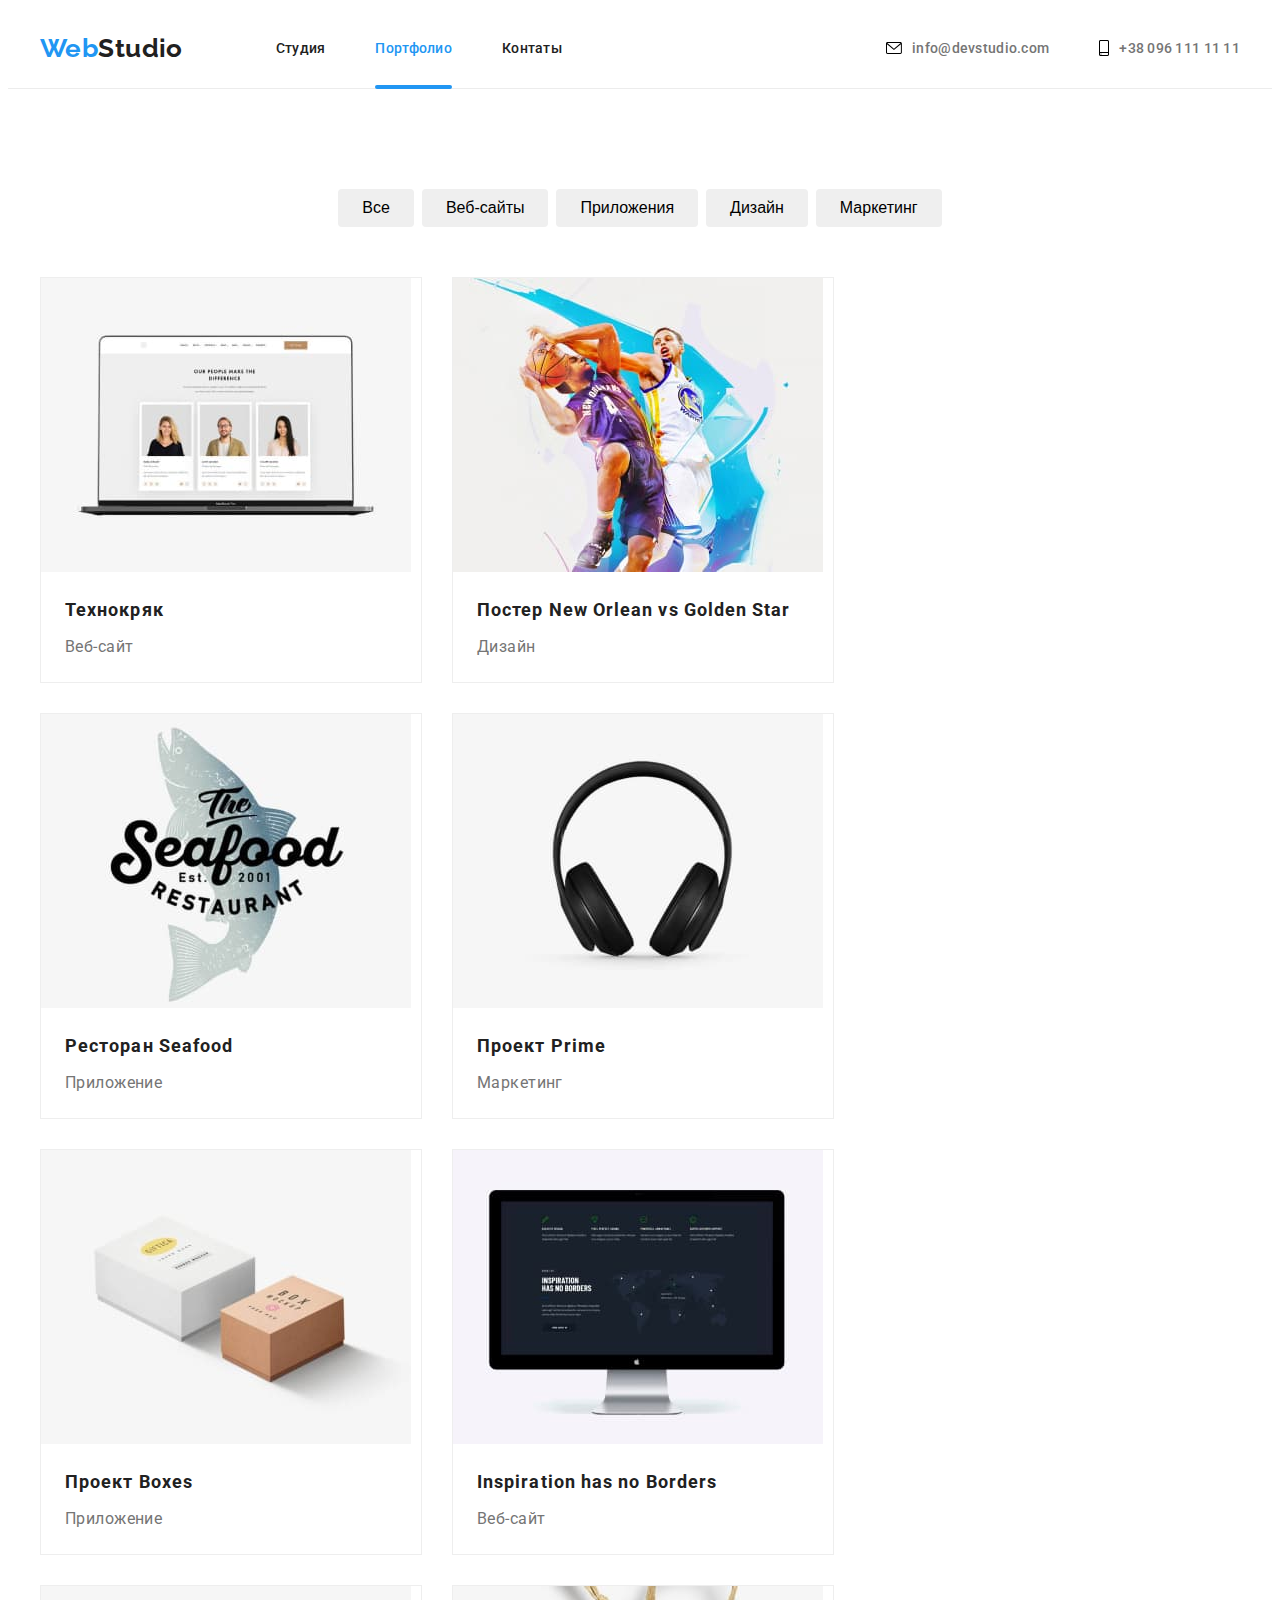
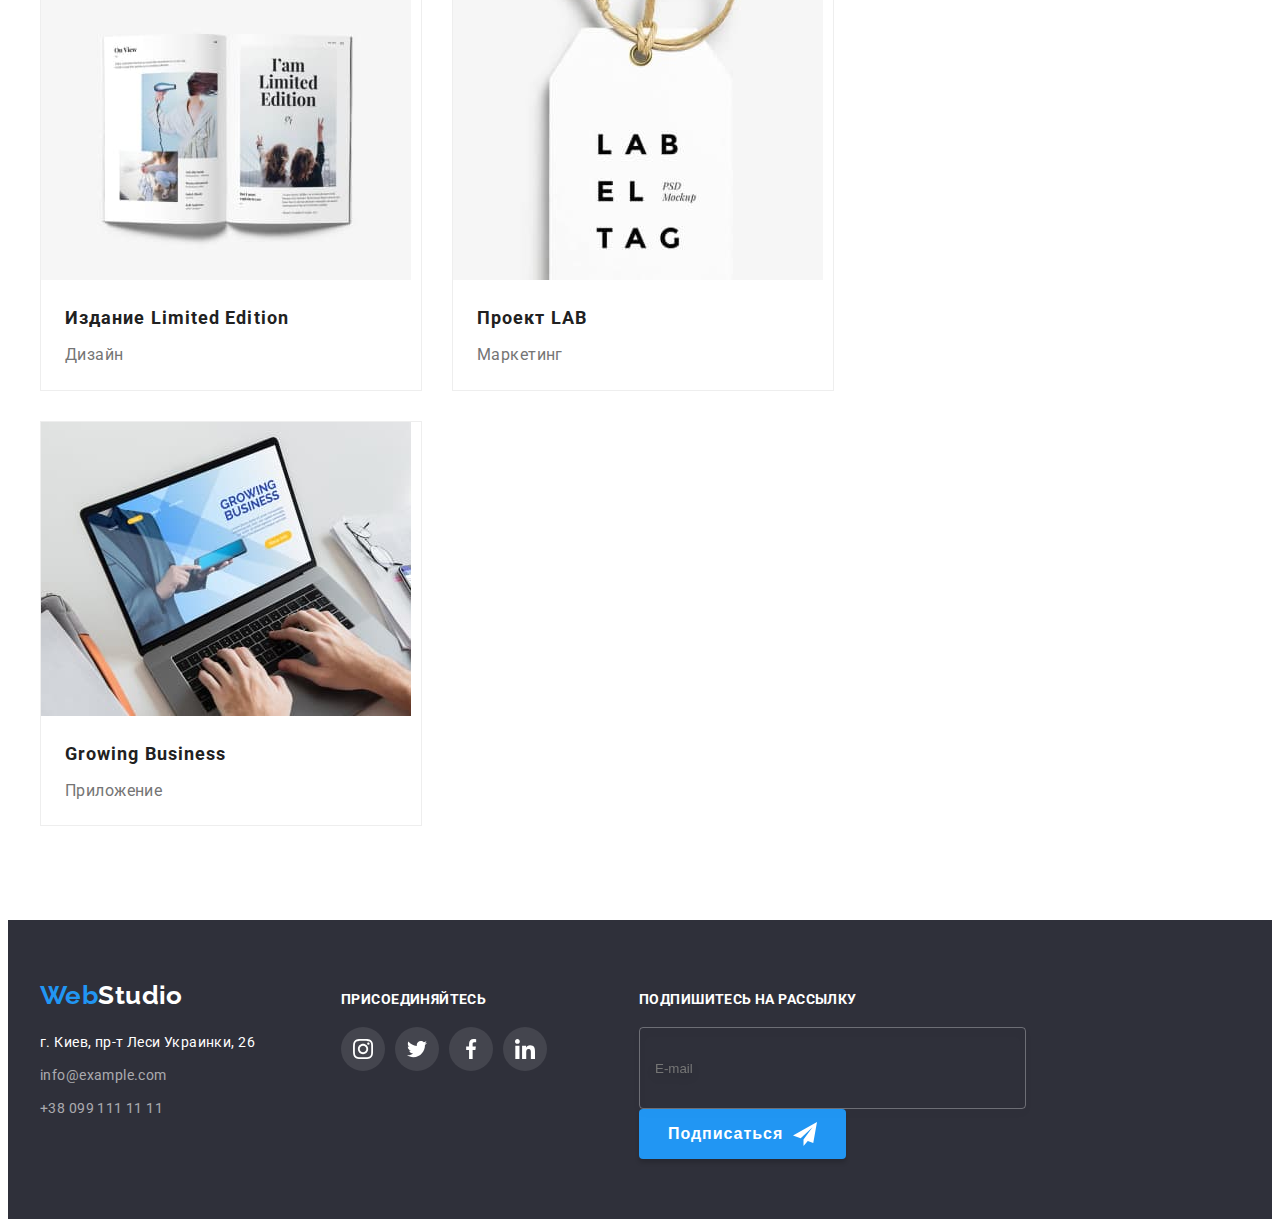
==== commit 87397f5c: "fix modal-btn" ====
--- a/portfolio.html
+++ b/portfolio.html
@@ -257,7 +257,7 @@
                         <span class="footer-text">Подпишитесь на рассылку</span>
                         <input type="email" name="user-subscribe-mail" placeholder="E-mail" class="footer-form-box">
                     </label>
-                    <button type="submit" class="footer-form-btn">
+                    <button type="submit" class="modal-btn">
                         Подписаться
                         <svg class="footer-form-btn-icon">
                             <use href="./images/sprite.svg#send"></use>
--- a/css/portfolio.min.css
+++ b/css/portfolio.min.css
@@ -1,2 +1,2 @@
-:root{--primary-white-color: #ffffff;--secondary-bg-color: #2f303a;--accent-color: #2196f3;--primary-text-color: #212121;--secondary-text-color: #757575;--footer-text-color: rgba(255, 255, 255, 0.6);--grey-bg-color: #f5f4fa;--btn-hover-bg-color: #188ce8;--card-set-gap: 30px;--icon-color: #afb1b8;--transition-duration: 250ms;--transition-timing-function: cubic-bezier(0.4, 0, 0.2, 1)}.visually-hidden{position:absolute;clip:rect(0 0 0 0);width:1px;height:1px;margin:-1px}body{background-color:var(--primary-white-color);color:var(--primary-text-color);font-family:"Roboto", sans-serif;font-weight:400;font-size:14px;letter-spacing:0.03em}h1,h2,h3,h4,h5,h6{font-size:inherit;margin:0}p{margin:0}ul,ol{margin:0;padding:0}img{display:block;max-width:100%;height:auto}a{display:block;height:100%;width:100%}.link{text-decoration:none}.list{list-style-type:none}.container{width:1200px;margin-left:auto;margin-right:auto;padding-left:15px;padding-right:15px}.footer .container{display:flex;align-items:baseline}.header .container{display:flex;align-items:center}.logo{font-family:"Raleway";font-weight:700;font-size:26px;line-height:1.19}.logo.black{padding-top:24px;padding-bottom:24px;margin-right:93px;color:var(--primary-text-color)}.logo.white{display:inline-block;margin-bottom:20px;color:var(--primary-white-color)}.logo-web{color:var(--accent-color)}.title{margin-bottom:50px;font-weight:700;font-size:36px;line-height:1.166;text-align:center}.filter-btn-list{display:flex;justify-content:center;margin-bottom:50px}.filter-btn-item:not(:last-child){margin-right:8px}.filter-btn{padding-top:6px;padding-bottom:6px;padding-right:24px;padding-left:24px;text-align:center;justify-content:center;border-radius:4px;border:transparent;font-weight:500;font-size:16px;line-height:1.62;transition:background-color var(--transition-duration) var(--transition-timing-function),color var(--transition-duration) var(--transition-timing-function),box-shadow var(--transition-duration) var(--transition-timing-function)}.filter-btn:hover,.filter-btn:focus{color:var(--primary-white-color);background-color:var(--accent-color);cursor:pointer;box-shadow:0px 3px 1px rgba(0,0,0,0.1),0px 1px 2px rgba(0,0,0,0.08),0px 2px 2px rgba(0,0,0,0.12)}.social-list{display:flex;align-items:center;justify-content:center}.social-list-item{width:44px;height:44px}.social-list-item:not(:last-child){margin-right:10px}.social-list-link{display:flex;align-items:center;justify-content:center;border-radius:50%;transition:background-color var(--transition-duration) var(--transition-timing-function)}.social-list-link:hover,.social-list-link:focus{background-color:var(--accent-color)}.social-list-icon{fill:var(--icon-color);width:20px;height:20px;transition:fill var(--transition-duration) var(--transition-timing-function)}.social-list-link:hover .social-list-icon,.social-list-link:focus .social-list-icon{fill:var(--primary-white-color)}.header{border-bottom:1px solid #ececec}.nav{display:flex;align-items:center}.nav-list{display:flex;align-items:center}.nav-list-item:not(:last-child){margin-right:50px}.nav-list-link{padding-top:32px;padding-bottom:32px;color:var(--primary-text-color);font-weight:500;line-height:1.066;letter-spacing:0.02em;transition:color var(--transition-duration) var(--transition-timing-function)}.nav-list-link:hover,.nav-list-link:focus{color:var(--accent-color)}.current-link{position:relative;color:var(--accent-color)}.current-link::after{position:absolute;bottom:-2px;right:0;display:block;content:"";width:100%;height:4px;background-color:var(--accent-color);border-radius:2px}.header-contact-list{display:flex;align-items:center;margin-left:auto;font-weight:500;line-height:1.142;letter-spacing:0.02em}.header-contact-list-item:not(:last-child){margin-right:50px}.header-contact-list-item .link{display:flex;align-items:center;padding-top:32px;padding-bottom:32px;color:var(--secondary-text-color);transition:color var(--transition-duration) var(--transition-timing-function)}.header-contact-list-item .link:hover,.header-contact-list-item .link:focus{color:var(--accent-color)}.icon-mail{margin-right:10px;width:16px;height:12px;transition:fill var(--transition-duration) var(--transition-timing-function)}.header-contact-list-item .link:hover .icon-mail,.header-contact-list-item .link:focus .icon-mail{fill:var(--accent-color)}.icon-tel{margin-right:10px;width:10px;height:16px;transition:fill var(--transition-duration) var(--transition-timing-function)}.header-contact-list-item .link:hover .icon-tel,.header-contact-list-item .link:focus .icon-tel{fill:var(--accent-color)}.portfolio{padding-top:100px;padding-bottom:94px}.examples-list{display:flex;flex-wrap:wrap;margin-right:calc(-1 * var(--card-set-gap));margin-bottom:calc(-1 * var(--card-set-gap))}.examples-list-item{margin-right:var(--card-set-gap);margin-bottom:var(--card-set-gap);flex-basis:calc(100% / 3 - var(--card-set-gap));background:var(--primary-white-color);border:1px solid #eeeeee}.examples-list-link{transition:box-shadow var(--transition-duration) var(--transition-timing-function)}.examples-list-link:hover,.examples-list-link:focus{box-shadow:0px 1px 1px rgba(0,0,0,0.12),0px 4px 4px rgba(0,0,0,0.06),1px 4px 6px rgba(0,0,0,0.16)}.thumb{position:relative;overflow:hidden}.overlay{position:absolute;top:0;left:0;width:100%;height:100%;opacity:0.9;padding:63px 24px;background-color:var(--accent-color);color:var(--primary-white-color);font-size:18px;line-height:1.56;transform:translateY(101%);transition:transform var(--transition-duration) var(--transition-timing-function)}.examples-list-link:hover .overlay,.examples-list-link:focus .overlay{transform:translateY(0)}.examples-list-title{margin-bottom:4px;color:var(--primary-text-color);font-weight:700;font-size:18px;line-height:2;letter-spacing:0.06em}.examples-list-text{color:var(--secondary-text-color);font-size:16px;line-height:1.87}.examples-list-content{padding-top:20px;padding-right:24px;padding-bottom:20px;padding-left:24px}.footer{padding-top:60px;padding-bottom:60px;display:flex;align-items:center;background-color:var(--secondary-bg-color)}.footer-wrapper{margin-right:70px}.footer-address-container{width:231px}.address-text{margin-bottom:9px;color:var(--primary-white-color);font-style:normal;line-height:1.71}.address-list-link{display:flex;flex-direction:column;color:var(--footer-text-color);font-style:normal;line-height:1.71;transition:color var(--transition-duration) var(--transition-timing-function)}.address-list-link:hover,.address-list-link:focus{color:var(--accent-color)}.address-list-item:not(:last-child){margin-bottom:9px}.footer-social-container{width:206px;margin-right:92px}.footer-text{display:block;margin-bottom:20px;color:var(--primary-white-color);font-weight:700;text-transform:uppercase}.footer-social-link{background-color:rgba(255,255,255,0.1);border-radius:50%;transition:background-color var(--transition-duration) var(--transition-timing-function)}.footer-social-link:hover,.footer-social-link:focus{background-color:var(--accent-color)}.footer-icon{fill:var(--primary-white-color)}.footer-form-box{background-color:transparent;width:355px;height:50px;padding:15px;margin-right:10px;border:1px solid rgba(255,255,255,0.3);filter:drop-shadow(0px 4px 4px rgba(0,0,0,0.15));border-radius:4px;color:var(--primary-white-color)}.footer-form-btn{display:inline-flex;align-items:center;justify-content:center;min-width:200px;padding:10px;border:transparent;border-radius:4px;background-color:var(--accent-color);cursor:pointer;color:var(--primary-white-color);font-size:16px;line-height:1.87;letter-spacing:0.06em}.footer-form-btn-icon{fill:#ffffff;width:24px;height:24px;margin-left:10px}
+:root{--primary-white-color: #ffffff;--secondary-bg-color: #2f303a;--accent-color: #2196f3;--primary-text-color: #212121;--secondary-text-color: #757575;--footer-text-color: rgba(255, 255, 255, 0.6);--grey-bg-color: #f5f4fa;--btn-hover-bg-color: #188ce8;--card-set-gap: 30px;--icon-color: #afb1b8;--transition-duration: 250ms;--transition-timing-function: cubic-bezier(0.4, 0, 0.2, 1)}.visually-hidden{position:absolute;clip:rect(0 0 0 0);width:1px;height:1px;margin:-1px}body{background-color:var(--primary-white-color);color:var(--primary-text-color);font-family:"Roboto", sans-serif;font-weight:400;font-size:14px;letter-spacing:0.03em}h1,h2,h3,h4,h5,h6{font-size:inherit;margin:0}p{margin:0}ul,ol{margin:0;padding:0}img{display:block;max-width:100%;height:auto}a{display:block;height:100%;width:100%}.link{text-decoration:none}.list{list-style-type:none}.container{width:1200px;margin-left:auto;margin-right:auto;padding-left:15px;padding-right:15px}.footer .container{display:flex;align-items:baseline}.header .container{display:flex;align-items:center}.logo{font-family:"Raleway";font-weight:700;font-size:26px;line-height:1.19}.logo.black{padding-top:24px;padding-bottom:24px;margin-right:93px;color:var(--primary-text-color)}.logo.white{display:inline-block;margin-bottom:20px;color:var(--primary-white-color)}.logo-web{color:var(--accent-color)}.title{margin-bottom:50px;font-weight:700;font-size:36px;line-height:1.166;text-align:center}.filter-btn-list{display:flex;justify-content:center;margin-bottom:50px}.filter-btn-item:not(:last-child){margin-right:8px}.filter-btn{padding-top:6px;padding-bottom:6px;padding-right:24px;padding-left:24px;text-align:center;justify-content:center;border-radius:4px;border:transparent;font-weight:500;font-size:16px;line-height:1.62;transition:background-color var(--transition-duration) var(--transition-timing-function),color var(--transition-duration) var(--transition-timing-function),box-shadow var(--transition-duration) var(--transition-timing-function)}.filter-btn:hover,.filter-btn:focus{color:var(--primary-white-color);background-color:var(--accent-color);cursor:pointer;box-shadow:0px 3px 1px rgba(0,0,0,0.1),0px 1px 2px rgba(0,0,0,0.08),0px 2px 2px rgba(0,0,0,0.12)}.social-list{display:flex;align-items:center;justify-content:center}.social-list-item{width:44px;height:44px}.social-list-item:not(:last-child){margin-right:10px}.social-list-link{display:flex;align-items:center;justify-content:center;border-radius:50%;transition:background-color var(--transition-duration) var(--transition-timing-function)}.social-list-link:hover,.social-list-link:focus{background-color:var(--accent-color)}.social-list-icon{fill:var(--icon-color);width:20px;height:20px;transition:fill var(--transition-duration) var(--transition-timing-function)}.social-list-link:hover .social-list-icon,.social-list-link:focus .social-list-icon{fill:var(--primary-white-color)}.modal-btn{display:inline-flex;align-items:center;text-align:center;border:transparent;border-radius:4px;box-shadow:0px 4px 4px rgba(0,0,0,0.15);padding:10px 29px;color:var(--primary-white-color);background-color:var(--accent-color);font-weight:700;font-size:16px;line-height:1.875;letter-spacing:0.06em;transition:background-color var(--transition-duration) var(--transition-timing-function)}.modal-btn:hover,.modal-btn:focus{background-color:var(--btn-hover-bg-color);cursor:pointer}.modal-btn.user-form-btn{display:block;margin-left:auto;margin-right:auto}.header{border-bottom:1px solid #ececec}.nav{display:flex;align-items:center}.nav-list{display:flex;align-items:center}.nav-list-item:not(:last-child){margin-right:50px}.nav-list-link{padding-top:32px;padding-bottom:32px;color:var(--primary-text-color);font-weight:500;line-height:1.066;letter-spacing:0.02em;transition:color var(--transition-duration) var(--transition-timing-function)}.nav-list-link:hover,.nav-list-link:focus{color:var(--accent-color)}.current-link{position:relative;color:var(--accent-color)}.current-link::after{position:absolute;bottom:-2px;right:0;display:block;content:"";width:100%;height:4px;background-color:var(--accent-color);border-radius:2px}.header-contact-list{display:flex;align-items:center;margin-left:auto;font-weight:500;line-height:1.142;letter-spacing:0.02em}.header-contact-list-item:not(:last-child){margin-right:50px}.header-contact-list-item .link{display:flex;align-items:center;padding-top:32px;padding-bottom:32px;color:var(--secondary-text-color);transition:color var(--transition-duration) var(--transition-timing-function)}.header-contact-list-item .link:hover,.header-contact-list-item .link:focus{color:var(--accent-color)}.icon-mail{margin-right:10px;width:16px;height:12px;transition:fill var(--transition-duration) var(--transition-timing-function)}.header-contact-list-item .link:hover .icon-mail,.header-contact-list-item .link:focus .icon-mail{fill:var(--accent-color)}.icon-tel{margin-right:10px;width:10px;height:16px;transition:fill var(--transition-duration) var(--transition-timing-function)}.header-contact-list-item .link:hover .icon-tel,.header-contact-list-item .link:focus .icon-tel{fill:var(--accent-color)}.portfolio{padding-top:100px;padding-bottom:94px}.examples-list{display:flex;flex-wrap:wrap;margin-right:calc(-1 * var(--card-set-gap));margin-bottom:calc(-1 * var(--card-set-gap))}.examples-list-item{margin-right:var(--card-set-gap);margin-bottom:var(--card-set-gap);flex-basis:calc(100% / 3 - var(--card-set-gap));background:var(--primary-white-color);border:1px solid #eeeeee}.examples-list-link{transition:box-shadow var(--transition-duration) var(--transition-timing-function)}.examples-list-link:hover,.examples-list-link:focus{box-shadow:0px 1px 1px rgba(0,0,0,0.12),0px 4px 4px rgba(0,0,0,0.06),1px 4px 6px rgba(0,0,0,0.16)}.thumb{position:relative;overflow:hidden}.overlay{position:absolute;top:0;left:0;width:100%;height:100%;opacity:0.9;padding:63px 24px;background-color:var(--accent-color);color:var(--primary-white-color);font-size:18px;line-height:1.56;transform:translateY(101%);transition:transform var(--transition-duration) var(--transition-timing-function)}.examples-list-link:hover .overlay,.examples-list-link:focus .overlay{transform:translateY(0)}.examples-list-title{margin-bottom:4px;color:var(--primary-text-color);font-weight:700;font-size:18px;line-height:2;letter-spacing:0.06em}.examples-list-text{color:var(--secondary-text-color);font-size:16px;line-height:1.87}.examples-list-content{padding-top:20px;padding-right:24px;padding-bottom:20px;padding-left:24px}.footer{padding-top:60px;padding-bottom:60px;display:flex;align-items:center;background-color:var(--secondary-bg-color)}.footer-wrapper{margin-right:70px}.footer-address-container{width:231px}.address-text{margin-bottom:9px;color:var(--primary-white-color);font-style:normal;line-height:1.71}.address-list-link{display:flex;flex-direction:column;color:var(--footer-text-color);font-style:normal;line-height:1.71;transition:color var(--transition-duration) var(--transition-timing-function)}.address-list-link:hover,.address-list-link:focus{color:var(--accent-color)}.address-list-item:not(:last-child){margin-bottom:9px}.footer-social-container{width:206px;margin-right:92px}.footer-text{display:block;margin-bottom:20px;color:var(--primary-white-color);font-weight:700;text-transform:uppercase}.footer-social-link{background-color:rgba(255,255,255,0.1);border-radius:50%;transition:background-color var(--transition-duration) var(--transition-timing-function)}.footer-social-link:hover,.footer-social-link:focus{background-color:var(--accent-color)}.footer-icon{fill:var(--primary-white-color)}.footer-form-box{background-color:transparent;width:355px;height:50px;padding:15px;margin-right:10px;border:1px solid rgba(255,255,255,0.3);filter:drop-shadow(0px 4px 4px rgba(0,0,0,0.15));border-radius:4px;color:var(--primary-white-color)}.footer-form-btn-icon{fill:#ffffff;width:24px;height:24px;margin-left:10px}
 /*# sourceMappingURL=portfolio.min.css.map */